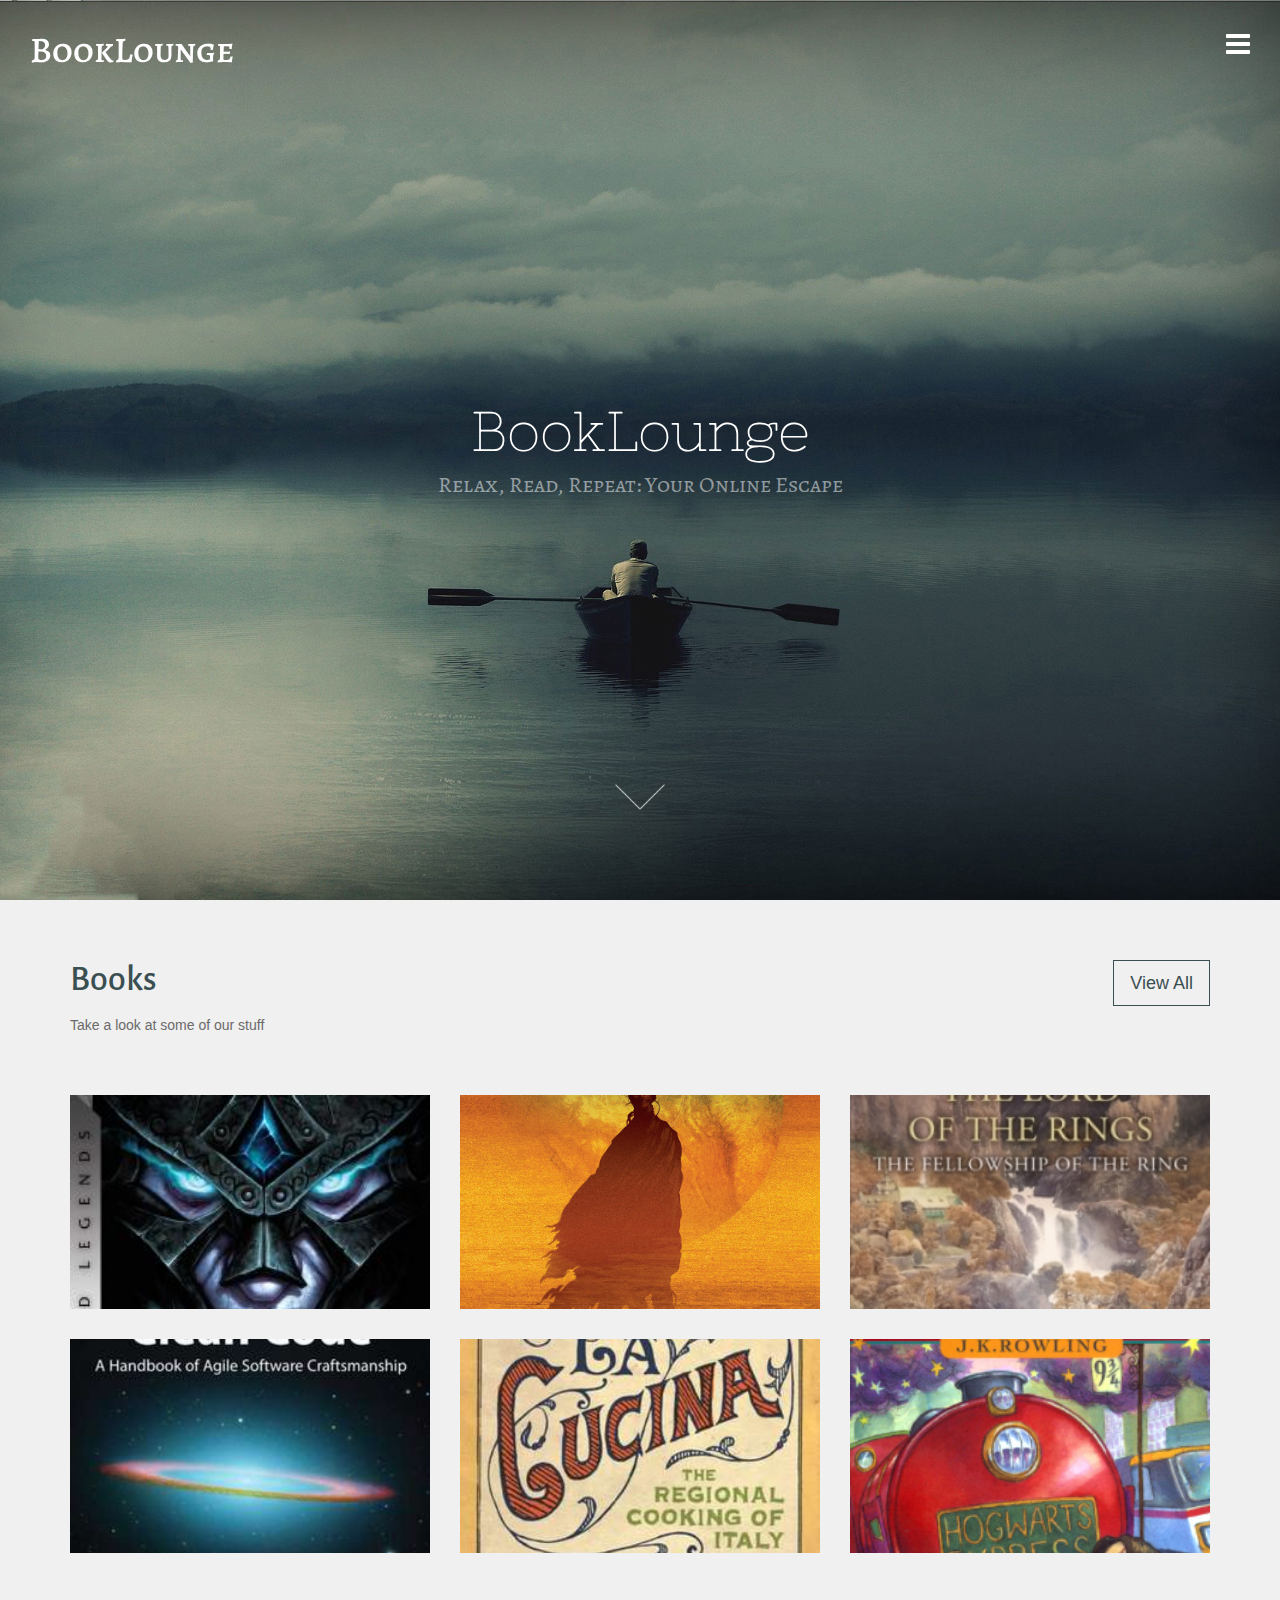
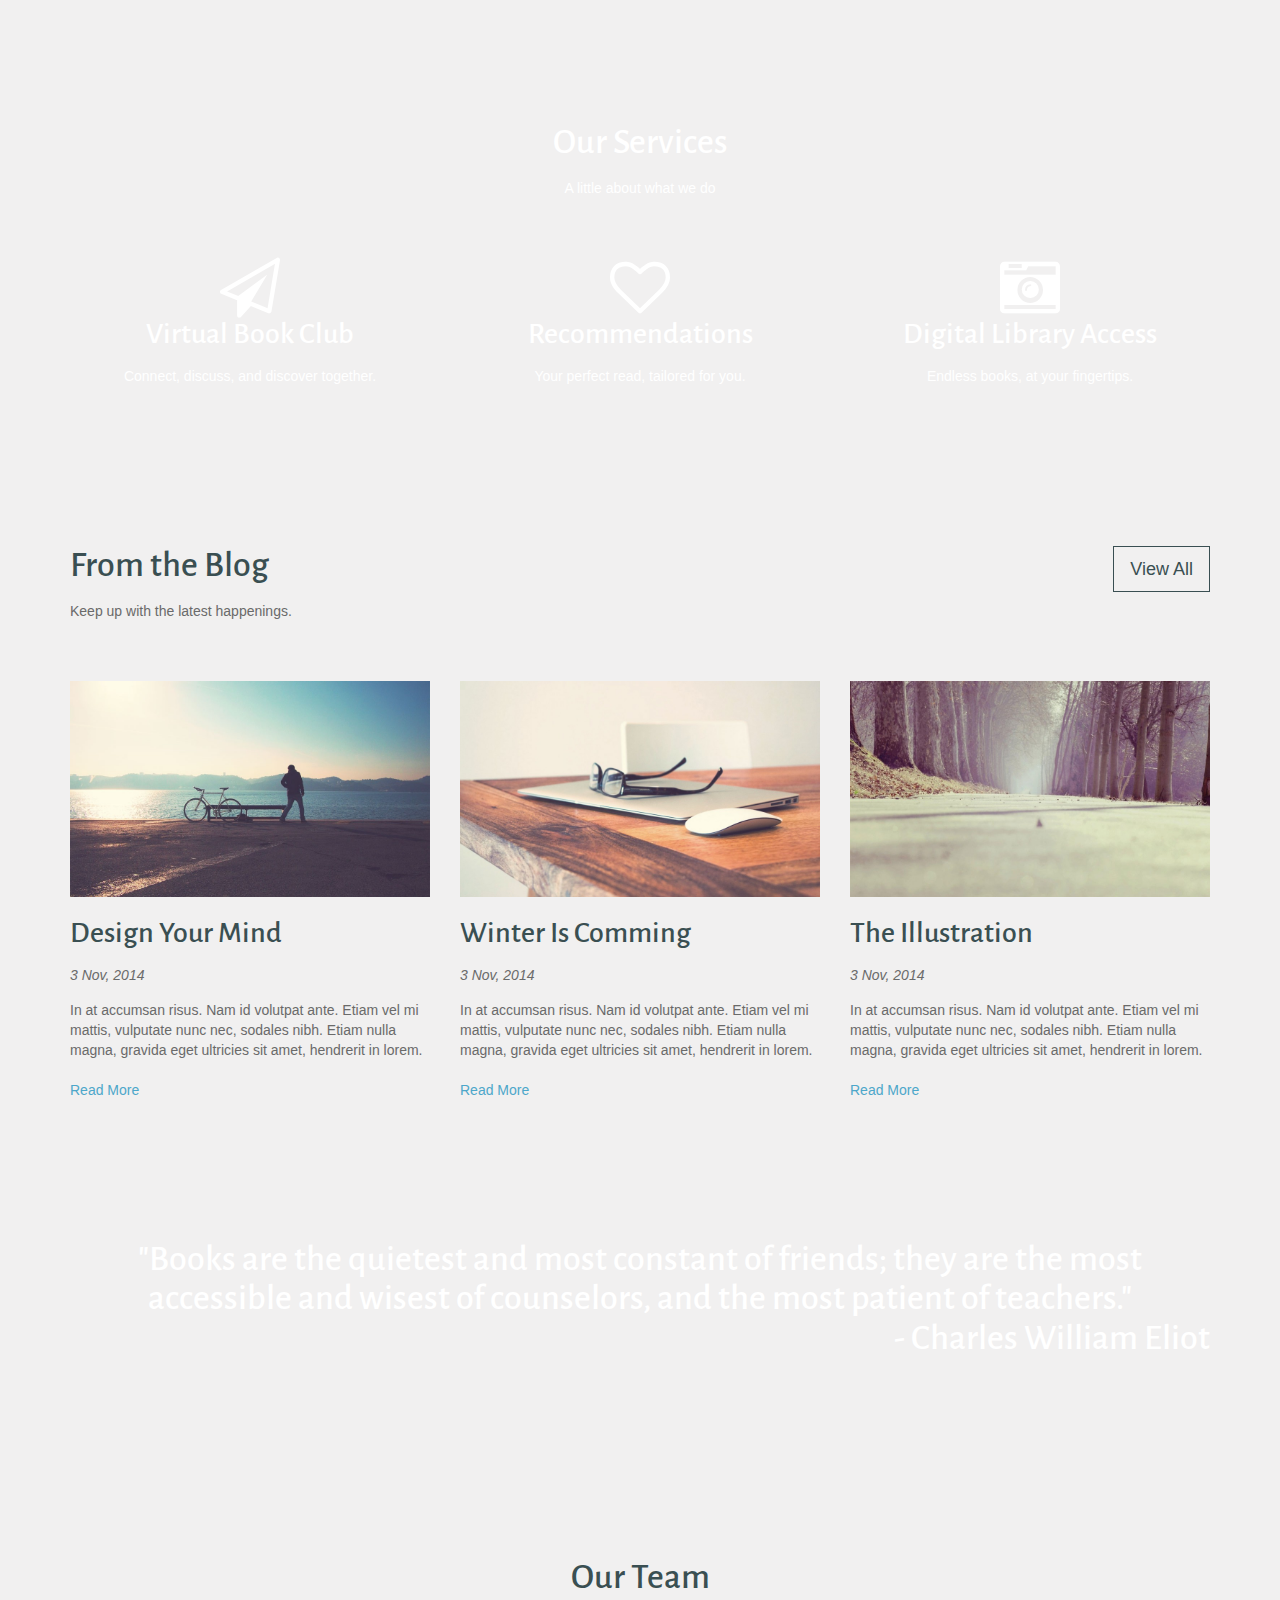
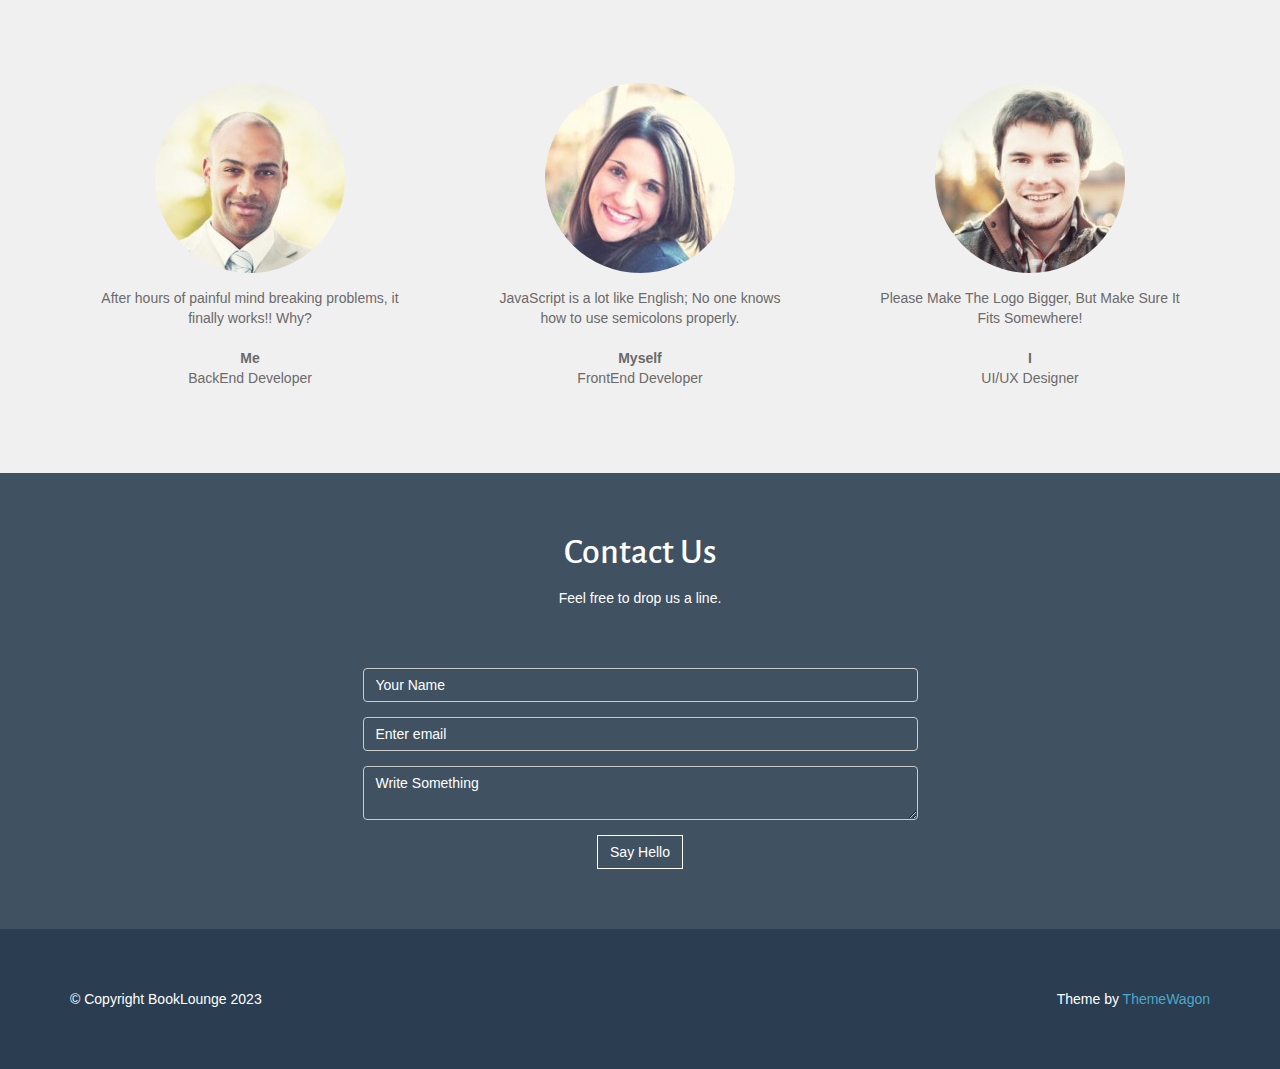
==== src/main/resources/static/index.html @ 1e187530 "- added download book functionality to fe" ====
<!DOCTYPE html>
<!--[if IE 7 ]><html class="ie ie7 lte9 lte8 lte7" lang="en-US"><![endif]-->
<!--[if IE 8]><html class="ie ie8 lte9 lte8" lang="en-US">	<![endif]-->
<!--[if IE 9]><html class="ie ie9 lte9" lang="en-US"><![endif]-->
<!--[if (gt IE 9)|!(IE)]><!-->
<html class="noIE" lang="en-US">
<!--<![endif]-->
	<head>
		<title>BookLounge</title>

		<!-- meta -->
		<meta http-equiv="X-UA-Compatible" content="IE=edge">
		<meta http-equiv="Content-Type" content="text/html; charset=UTF-8"/>
		<meta name="viewport" content="width=device-width, initial-scale = 1.0, maximum-scale=1.0, user-scalable=no"/>
		
		<!-- google fonts -->
		<link rel='stylesheet' href='http://fonts.googleapis.com/css?family=PT+Sans'>
		<link rel="stylesheet" href="http://fonts.googleapis.com/css?family=Droid+Serif:regular,bold"/>
		<link rel="stylesheet" href="http://fonts.googleapis.com/css?family=Alegreya+Sans:regular,italic,bold,bolditalic"/>
		<link rel="stylesheet" href="http://fonts.googleapis.com/css?family=Nixie+One:regular,italic,bold,bolditalic"/>
		<link rel="stylesheet" href="http://fonts.googleapis.com/css?family=Alegreya+SC:regular,italic,bold,bolditalic"/>
		
		<!-- css -->
		<link rel="stylesheet" href="assets/css/bootstrap.min.css">
		<link rel="stylesheet" href="assets/css/font-awesome.min.css">
		<link rel="stylesheet" href="assets/css/style.css" media="screen"/>
        <link rel="stylesheet" href="assets/css/popup.css">

	</head>
	
	<body>
		<div id="drawer-right">
			<div class="cross text-right">
				<a class="toggleDrawer" href="#"><i class="fa fa-times-circle fa-2x"></i></a>
			</div>
			<h2>Navigate</h2>
			<nav>
				<ul class="nav nav-pills nav-stacked">
					<li>
						<a href="#wrapper"><i class="fa fa-home"></i> Home</a>
					</li>
					<li>
						<a href="#Books"><i class="fa fa-bookmark"></i> Books</a>
					</li>
					<li>
						<a href="#services"><i class="fa fa-tasks"></i> Services</a>
					</li>
					<li>
						<a href="#blog"><i class="fa fa-wordpress"></i> Latest arrivals</a>
					</li>
					<li>
						<a href="#parallax"><i class="fa fa-heart"></i> Quote of the day</a>
					</li>
					<li>
						<a href="#testimonials"><i class="fa fa-thumbs-up"></i> Our Team</a>
					</li>
					<li>
						<a href="#contact"><i class="fa fa-phone-square"></i> Contact</a>
					</li>
				</ul>
			</nav>
			<div class="social">
				<h2>Stay Connected</h2>
				<ul>
					<li><a href=""><i class="fa fa-facebook-square fa-3x"></i></a></li>
					<li><a href=""><i class="fa fa-twitter-square fa-3x"></i></a></li>
					<li><a href=""><i class="fa fa-tumblr-square fa-3x"></i></a></li>
				</ul>
			</div>
		</div><!-- #drawer-right -->

		<div id="wrapper">
			
			<div id="header" class="content-block header-wrapper">
				<div class="header-wrapper-inner">
					<section class="top clearfix">
						<div class="pull-left">
							<h1><a class="logo" href="index.html">BookLounge</a></h1>
						</div>
						<div class="pull-right">
							<a class="toggleDrawer" href="#"><i class="fa fa-bars fa-2x"></i></a>
						</div>
					</section>
					<section class="center">
						<div class="slogan">
							BookLounge
						</div>
						<div class="secondary-slogan">
							Relax, Read, Repeat: Your Online Escape
						</div>
					</section>
					<section class="bottom">
						<a id="scrollToContent" href="#">
							<img src="assets/images/arrow_down.png">
						</a>
					</section>
				</div>
			</div><!-- header -->

			<div class="content-block" id="Books">
				<div class="container">
					<header class="block-heading cleafix">
						<a href="#" class="btn btn-o btn-lg pull-right">View All</a>
						<h1>Books</h1>
						<p>Take a look at some of our stuff</p>
					</header>
					<section class="block-body">
                        <div id="uploadBookPopup" class="popup">
                            <div class="popup-content">
                                <h2>Upload a Book</h2>
                                <p>Sharing is caring! You need to upload a book before you can download.</p>
                                <button id="uploadBookButton">Upload Book</button>
                            </div>
                        </div>
						<div class="row">
							<div class="col-sm-4">
								<a href="#" class="recent-work" style="background-image:url(assets/images/Warcraft.jpg)">
                                    <span id="downloadButtonWarcraft" class="btn btn-o-white">Download</span>
								</a>
							</div>
							<div class="col-sm-4">
								<a href="#" class="recent-work" style="background-image:url(assets/images/Dune.jpg)">
                                    <span id="downloadButtonDune" class="btn btn-o-white">Download</span>
								</a>
							</div>
							<div class="col-sm-4">
								<a href="#" class="recent-work" style="background-image:url(assets/images/Rings.jpg)">
                                    <span id="downloadButtonRings" class="btn btn-o-white">Download</span>
								</a>
							</div>
						</div>
						<div class="row">
							<div class="col-sm-4">
								<a href="#" class="recent-work" style="background-image:url(assets/images/Code.jpg)">
                                    <span id="downloadButtonCode" class="btn btn-o-white">Download</span>
								</a>
							</div>
							<div class="col-sm-4">
								<a href="#" class="recent-work" style="background-image:url(assets/images/Cooking.jpg)">
                                    <span id="downloadButtonCooking" class="btn btn-o-white">Download</span>
								</a>
							</div>
							<div class="col-sm-4">
								<a href="#" class="recent-work" style="background-image:url(assets/images/HarryPotter.jpg)">
                                    <span id="downloadButtonHarryPotter" class="btn btn-o-white">Download</span>
								</a>
							</div>
						</div>
					</section>
				</div>
			</div><!-- #portfolio -->

			<div class="content-block parallax" id="services">
				<div class="container text-center">
					<header class="block-heading cleafix">
						<h1>Our Services</h1>
						<p>A little about what we do</p>
					</header>
					<section class="block-body">
						<div class="row">
							<div class="col-md-4">
								<div class="service">
									<i class="fa fa-send-o"></i>
									<h2>Virtual Book Club</h2>
									<p>Connect, discuss, and discover together.</p>
								</div>
							</div>
							<div class="col-md-4">
								<div class="service">
									<i class="fa fa-heart-o"></i>
									<h2>Recommendations</h2>
									<p> Your perfect read, tailored for you.</p>
								</div>
							</div>
							<div class="col-md-4">
								<div class="service">
									<i class="fa fa-camera-retro"></i>
									<h2>Digital Library Access</h2>
									<p>Endless books, at your fingertips.</p>
								</div>
							</div>
						</div>
					</section>
				</div>
			</div><!-- #services -->

			<div class="content-block" id="blog">
				<div class="container">
					<header class="block-heading cleafix">
						<a href="#" class="btn btn-o btn-lg pull-right">View All</a>
						<h1>From the Blog</h1>
						<p>Keep up with the latest happenings.</p>
					</header>
					<section class="block-body">
						<div class="row">
							<div class="col-sm-4 blog-post">
								<img src="assets/images/bike_water1-1000x600.jpg">
								<a href="#"><h2>Design Your Mind</h2></a>
								<div class="date">3 Nov, 2014</div>
								<p>In at accumsan risus. Nam id volutpat ante. Etiam vel mi mattis, vulputate nunc nec, sodales nibh. Etiam nulla magna, gravida eget ultricies sit amet, hendrerit in lorem.</p>
								<a href="">Read More</a>
							</div>
							<div class="col-sm-4 blog-post">
								<img src="assets/images/mac_glasses1-1000x600.jpg">
								<a href="#"><h2>Winter Is Comming</h2></a>
								<div class="date">3 Nov, 2014</div>
								<p>In at accumsan risus. Nam id volutpat ante. Etiam vel mi mattis, vulputate nunc nec, sodales nibh. Etiam nulla magna, gravida eget ultricies sit amet, hendrerit in lorem.</p>
								<a href="">Read More</a>
							</div>
							<div class="col-sm-4 blog-post">
								<img src="assets/images/road-1000x600.jpg">
								<a href="#"><h2>The Illustration</h2></a>
								<div class="date">3 Nov, 2014</div>
								<p>In at accumsan risus. Nam id volutpat ante. Etiam vel mi mattis, vulputate nunc nec, sodales nibh. Etiam nulla magna, gravida eget ultricies sit amet, hendrerit in lorem.</p>
								<a href="">Read More</a>
							</div>
						</div>
					</section>
				</div>
			</div><!-- #blog -->


			<div class="content-block parallax" id="parallax">
				<div class="container text-center">
					<h1>
						"Books are the quietest and most constant of friends; they are the most accessible and wisest of counselors, and the most patient of teachers."
						<br>
						<span style="display: block; text-align: right">- Charles William Eliot</span>
					</h1>
				</div>
			</div>

			<div class="content-block" id="testimonials">
				<div class="container">
					<header class="block-heading cleafix">
						<h1>Our Team</h1>
					</header>
					<section class="block-body">
						<div class="row">
							<div class="col-md-4">
								<div class="testimonial">
									<img src="assets/images/testimonial_31-190x190.jpg">
									<p>After hours of painful mind breaking problems, it finally works!! Why?</p>
									<strong>Me</strong><br/>
									<span>BackEnd Developer</span>
								</div>
							</div>
							<div class="col-md-4">
								<div class="testimonial">
									<img src="assets/images/testimonial_11-190x190.jpg">
									<p>
										JavaScript is a lot like English;
										No one knows how to use semicolons properly.</p>
									<strong>Myself</strong><br/>
									<span>FrontEnd Developer</span>
								</div>
							</div>
							<div class="col-md-4">
								<div class="testimonial">
									<img src="assets/images/testimonial_22-190x190.jpg">
									<p>Please Make The Logo Bigger, But Make Sure It Fits Somewhere! </p>
									<strong>I</strong><br/>
									<span>UI/UX Designer</span>
								</div>
							</div>
						</div>
					</section>
				</div>
			</div><!-- /#testimonials -->

			<div class="content-block" id="contact">
				<div class="container text-center">
					<header class="block-heading cleafix">
						<h1>Contact Us</h1>
						<p>Feel free to drop us a line.</p>
					</header>
					<section class="block-body">
						<div class="row">
							<div class="col-md-6 col-md-offset-3">
								<form id="contactForm" role="form">
									<div class="form-group">
										<input type="text" class="form-control form-control-white" id="subject" placeholder="Your Name" required>
									</div>
									<div class="form-group">
										<input type="email" class="form-control form-control-white" id="exampleInputEmail2" placeholder="Enter email" required>
									</div>
									<div class="form-group">
										<textarea class="form-control form-control-white" id="message" placeholder="Write Something" required></textarea>
									</div>
									<input type="submit" class="btn btn-o-white" value="Say Hello">
								</form>
							</div>
						</div>
					</section>
				</div>
			</div><!-- #contact -->

			<div class="content-block" id="footer">
				<div class="container">
					<div class="row">
						<div class="col-xs-6">&copy; Copyright BookLounge 2023</div>
						<div class="col-xs-6 text-right">Theme by <a href="https://themewagon.com/" target="_blank">ThemeWagon</a></div>
					</div>
				</div>
			</div><!-- #footer -->
		</div><!--/#wrapper-->

		<script src="assets/js/jquery-2.1.3.min.js"></script>
		<script src="assets/js/bootstrap.min.js"></script>
		<script src="assets/js/jquery.actual.min.js"></script>
		<script src="assets/js/script.js"></script>

	</body>
</html>
---- src/main/resources/static/assets/css/style.css ----
/*
Theme Name: Flusk
Theme URI: http://themewagon.com/demo/Flusk/
Author: ThemeWagon
Author URI: http://themewagon.com/
Description: Slick One page HTML 5 template powered by Bootstrap 3.
Version: 1.14.11
License: GNU General Public License v3
License URI: http://www.gnu.org/licenses/gpl-3.0.txt
Tags: blur, white, one page, parallax, responsive-layout, full-width-template
Text Domain: flusk
*/

/**
* Table of Contents:
*
* 01.0 - Global
* 02.0 - Header
* 03.0 - Drawer with menu
* 04.0 - Parallax styles
* 05.0 - Recent works
* 06.0 - Services
* 07.0 - Blog
* 08.0 - Testimonials
* 09.0 - Contact
* 10.0 - Footer
* 11.0 - Responsive styles
* -----------------------------------------------------------------------------
*/


/* ///////////////////////////////////////////////////////////////////// 
//  01 - Global 
/////////////////////////////////////////////////////////////////////*/

* {outline: none !important;}

::selection {
	background-color: #475B6F;
	color: #fff;
}

html {
	-webkit-font-smoothing: antialiased;
	text-rendering: optimizeLegibility;
	-webkit-text-size-adjust: none;
	-ms-text-size-adjust: none;
	overflow-y: scroll;
}

body {
	color: #6a6a6a;	
	background: #f1f0f0;
}

p {margin: 0 0 20px 0;	}

img {max-width: 100%;}

a {
	text-decoration: none;
	outline: none;
}

a{	
	color: #4da7ca;
	-o-transition: all .4s;
	-ms-transition: all .4s;
	-moz-transition: all .4s;
	-webkit-transition: all .4s;
	transition: all .4s;
}

a:hover {
	color: #4290ae;	
}


h1, h2, h3, h4, h5, h6{		
	margin: 0 0 15px 0;	
	color: #3A4F52;
	font-family: 'Alegreya Sans';
}

.btn{border-radius: 0;}
.btn-o {
    border: 1px solid #3A4F52;
    color: #3A4F52;
}
.btn-o:hover {
    background: #3A4F52;
    color: white;
}
.btn.btn-o-white {
    border: 1px solid white;
    color: white;
    background: transparent;
}
.btn.btn-o-white:hover {
    background: white;
    color: #6a6a6a;
}


/*////////////////////////////////////////////////////////////////////////
//  02 - Header
///////////////////////////////////////////////////////////////////////*/

#header {	
	position: relative;
	padding: 0 !important;
}

#header.header-wrapper {
	background: url(../images/header-bg.jpg) no-repeat center center;
	background-size: cover;
	display: table;
	height: 100vh;
	width: 100%;
	position: relative;
	z-index: 1;
	overflow-x: hidden; 
}

@media screen and (max-width: 767px) and (orientation: landscape) {
    #header.header-wrapper {
		height: auto;
		min-height: 100vh;
		padding: 0px; 
	} 
}

#header.header-wrapper .header-wrapper-inner {
    display: table-cell;
    text-align: center;
    vertical-align: middle; 
}

#header .top {
	position:fixed;
	top:0;
	width: 100%;
	padding: 30px;
	height: auto;
	z-index: 500;
	-o-transition: all .5s;
	-ms-transition: all .5s;
	-moz-transition: all .5s;
	-webkit-transition: all .5s;	
	transition: all .5s;		
}

#header .top.solid {
    background: #475B6F;
    padding-top: 15px;
    padding-bottom: 15px;
}

#header .top h1{
	margin-bottom: 0;
}
#header .top.solid .toggleDrawer i {
    padding-top: 8px;
}

#header .logo, #header .toggleDrawer{
	font-family: 'Alegreya SC';
	color: white;
}

#header .slogan{
	font-size: 4em;
	margin-bottom: 15px;
	line-height: 1em;
	font-family: 'Nixie One';
	color: white;
}

#header .secondary-slogan{
	font-size: 1.6em;
	color: rgba(255,255,255,.5);
	line-height: 1em;
	font-family: 'Alegreya SC';
}

#header .bottom {
    bottom: 10%;
	display: block;
	position: absolute;
	width: 100%;
	z-index: 3;
}
#header .bottom a img {
    width: 50px;
}
#header .bottom a {
    opacity: 0.7;
}
#header .bottom a:hover {
    opacity: 1;
}


/*////////////////////////////////////////////////////////////////////////
//  03 - Drawer with menu
///////////////////////////////////////////////////////////////////////*/

#drawer-right {
    position: fixed;
    right: 0;
    top: 0;
    bottom: 0;
    margin-right: -300px;
    background: #2B3E51;
    width: 300px;
    padding: 20px;
    z-index: 999;
}

#drawer-right h1, #drawer-right h2{color: white;}

#drawer-right .nav-pills>li>a {
	font-size: 18px;
	border-radius: 0;
}

#drawer-right .social{margin-top: 30px}
#drawer-right .social ul {
    list-style: none;
    padding-left: 20px;
}
#drawer-right .social ul > li {
    display: inline-block;
}
#drawer-right .social ul > li > a:hover{
	color: white;
}



/*////////////////////////////////////////////////////////////////////////
//  04 - Parallax styles
///////////////////////////////////////////////////////////////////////*/

.content-block{
	background:transparent no-repeat center center fixed;
	-webkit-background-size:100%;
	-moz-background-size:100%;
	-o-background-size:100%;
	background-size:100%;
	background-size:cover;
	-webkit-background-size:cover;
	-moz-background-size:cover;
	-o-background-size:cover;
	overflow:hidden;
	padding: 60px 0;
}
.parallax{
	padding: 80px 0;
}

.block-body {
	margin-top: 60px;
}

#services {
	background-image: url(../images/traffic.jpg);
	color: white;
}
#parallax {
	background-image: url(../images/blue_mac2.jpg);
	color: white;
}
#contact {
	background-image: url(../images/newsletter-bg.png);
	color: white;
	background-color: #405162;
}
#parallax h1{
	margin-bottom: 60px;
	color: white;
}




/*////////////////////////////////////////////////////////////////////////
//  05 - Recent works
///////////////////////////////////////////////////////////////////////*/

.recent-work {
    width: 100%;
    padding-bottom: 27%;
    background: #C3C9CC;
    display: table;
    text-align: center;
    vertical-align: middle;
    padding-top: 27%;
    background-size: 100%;
    background-repeat: no-repeat;
    background-position: center;
    position: relative;
    margin-bottom: 30px;
}

.recent-work span{
	margin-top: -18px;
	opacity: 0;
	position: relative;
	z-index: 1;
}
.recent-work:before {
    background: rgba(2, 56, 58, 0.7);
    height: 100%;
    width: 100%;
    position: absolute;
    left: 0;
    top: 0;
    content: '';
    opacity: 0;
    -o-transition: all .2s;
	-ms-transition: all .2s;
	-moz-transition: all .2s;
	-webkit-transition: all .2s;
	transition: all .2s;
}
.recent-work:hover {
    background-size: 200%;
    background-position: center;
}
.recent-work:hover:before, .recent-work:hover span {
    opacity: 1;
}





/*////////////////////////////////////////////////////////////////////////
//  06 - Services
///////////////////////////////////////////////////////////////////////*/

#services h1, #services h2{
	color: white;
}
.service i {
    font-size: 60px;
}
.service {
    padding: 0 25px;
}




/*////////////////////////////////////////////////////////////////////////
//  07 - Blog
///////////////////////////////////////////////////////////////////////*/


#blog .blog-post img {
    margin-bottom: 20px;
}
#blog .date {
    margin-bottom: 15px;
    font-style: italic;
}


/*////////////////////////////////////////////////////////////////////////
//  08 - Testimonials
///////////////////////////////////////////////////////////////////////*/


#testimonials{
	text-align: center;
}
#testimonials .testimonial > img {
    border-radius: 100%;
    margin-bottom: 15px;
}
#testimonials .testimonial {
	padding: 25px;
}


/*////////////////////////////////////////////////////////////////////////
//  09 - Contact
///////////////////////////////////////////////////////////////////////*/


#contact{
	color: white;
}
#contact h1{color: white}

.form-control-white {
    background: transparent;
    color: white;
}

.form-control-white::-webkit-input-placeholder { /* WebKit browsers */
    color:    white;
}
.form-control-white:-moz-placeholder { /* Mozilla Firefox 4 to 18 */
    color:    white;
    opacity:  1;
}
.form-control-white::-moz-placeholder { /* Mozilla Firefox 19+ */
    color:    white;
    opacity:  1;
}
.form-control-white:-ms-input-placeholder { /* Internet Explorer 10+ */
    color:    white;
}


/*////////////////////////////////////////////////////////////////////////
//  10 - Footer
///////////////////////////////////////////////////////////////////////*/


#footer{ background: #2B3E51; color: white;}



/*////////////////////////////////////////////////////////////////////////
//  11 - Responsive styles
///////////////////////////////////////////////////////////////////////*/


@media (max-width: 767px){
	#header .slogan {
		font-size: 2.8em; 
	} 

	#header .secondary-slogan {
		font-size: 1.2em;
	}

	#header .bottom {
		bottom: 13%;
	}

	.blog-post {
		margin-bottom: 40px;
	}

	.recent-work {
		background-position: center;
	}

	.recent-work:before {
		opacity: 1;
	}

	.recent-work span {
		opacity: 1;
	}
}

@media (max-width: 480px) {
	#drawer-right {
		padding: 10px 20px;
	}

	#drawer-right .nav-pills>li>a {
		font-size: 17px;
	}

	.nav-stacked>li+li {
		margin-top: 0;
	}

	.nav>li>a {
		padding: 8px 15px;
	}

	#drawer-right .social {
		margin-top: 5px;
	}

	#header {
		background-size: cover;
	}
}
---- src/main/resources/static/assets/css/popup.css ----
.popup {
    position: fixed;
    top: 50%;
    left: 50%;
    transform: translate(-50%, -50%);
    width: 400px;
    background-color: #136a8a;
    padding: 20px;
    border-radius: 5px;
    text-align: center;
    z-index: 9999;
    display: none;
}

.popup-content {
    background-color: #136a8a;
    padding: 20px;
    border-radius: 5px;
    text-align: center;
}

.popup h2 {
    font-size: 24px;
    margin-bottom: 10px;
    color: #fff;
}

.popup p {
    margin-bottom: 20px;
    color: #fff;
}

.popup button {
    background-color: #267871;
    color: #fff;
    padding: 10px 20px;
    border: none;
    border-radius: 5px;
    font-size: 16px;
    cursor: pointer;
}

.popup.show {
    display: flex;
}
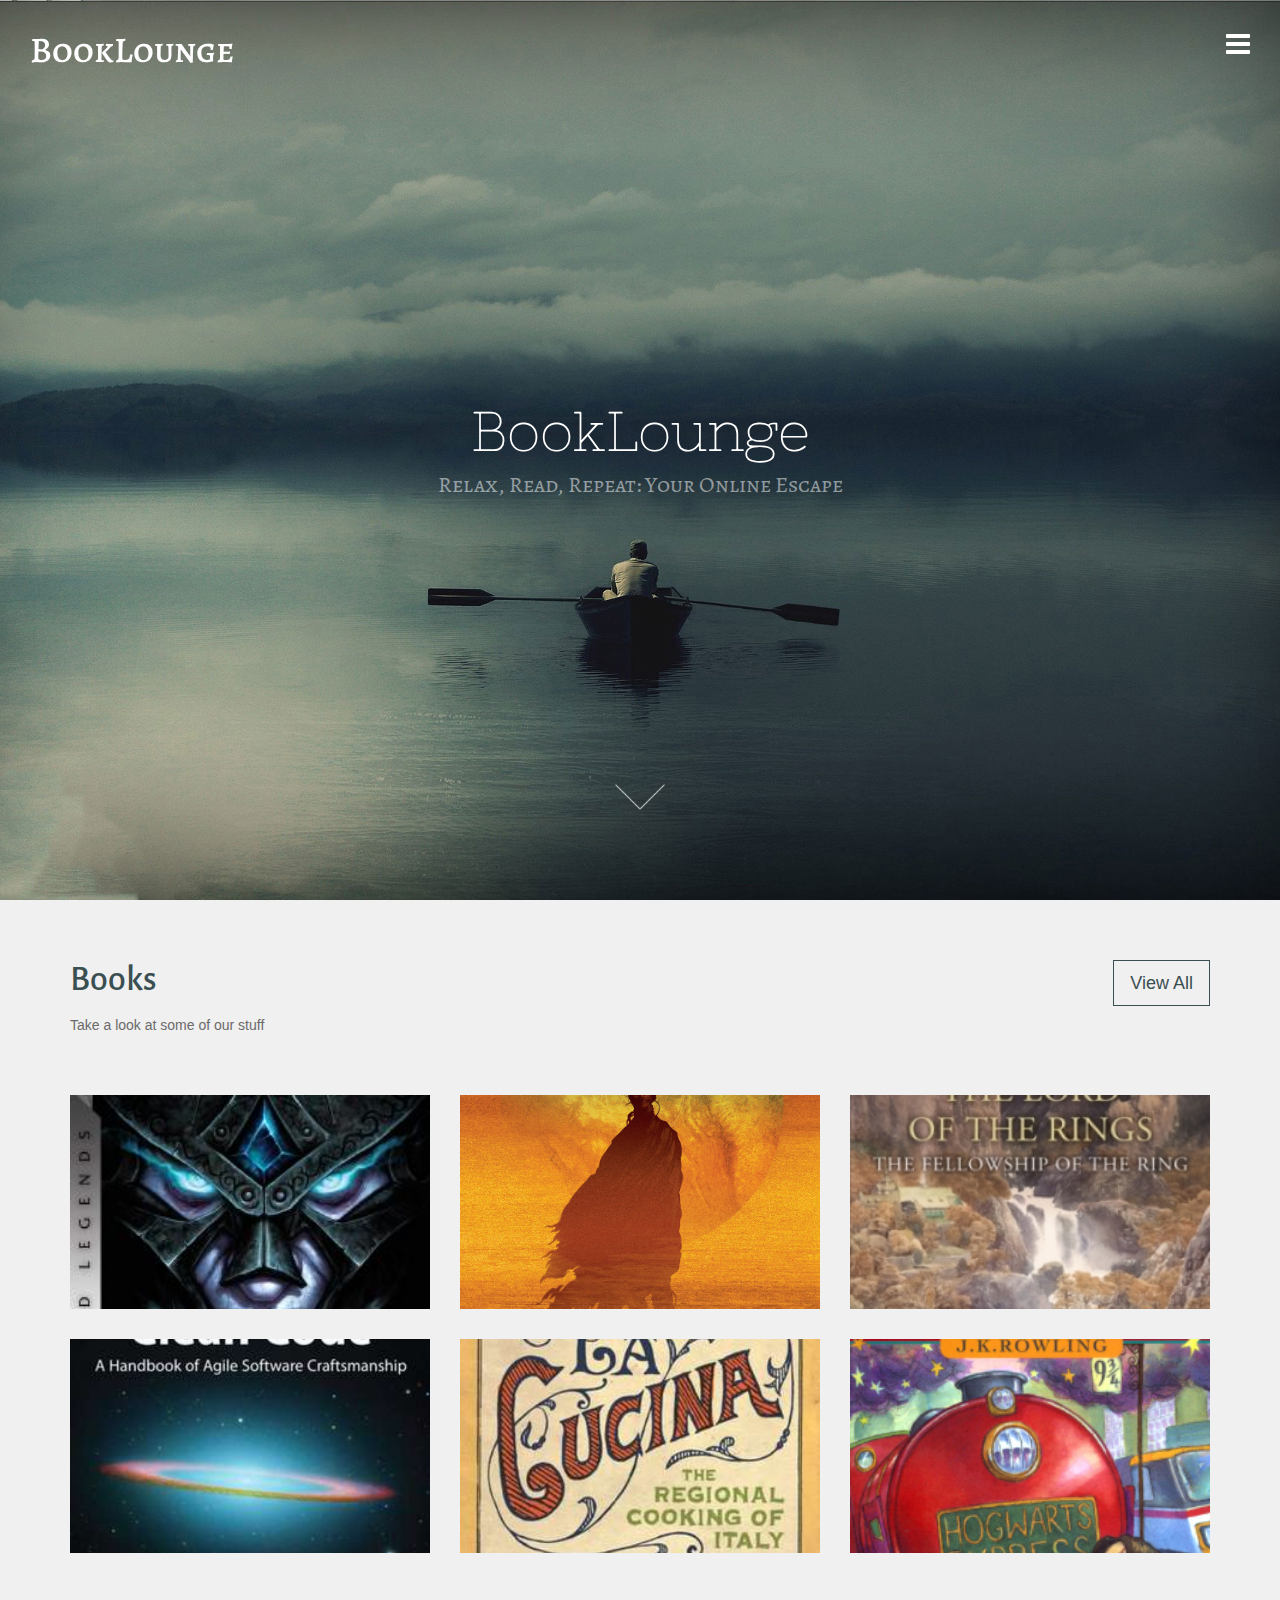
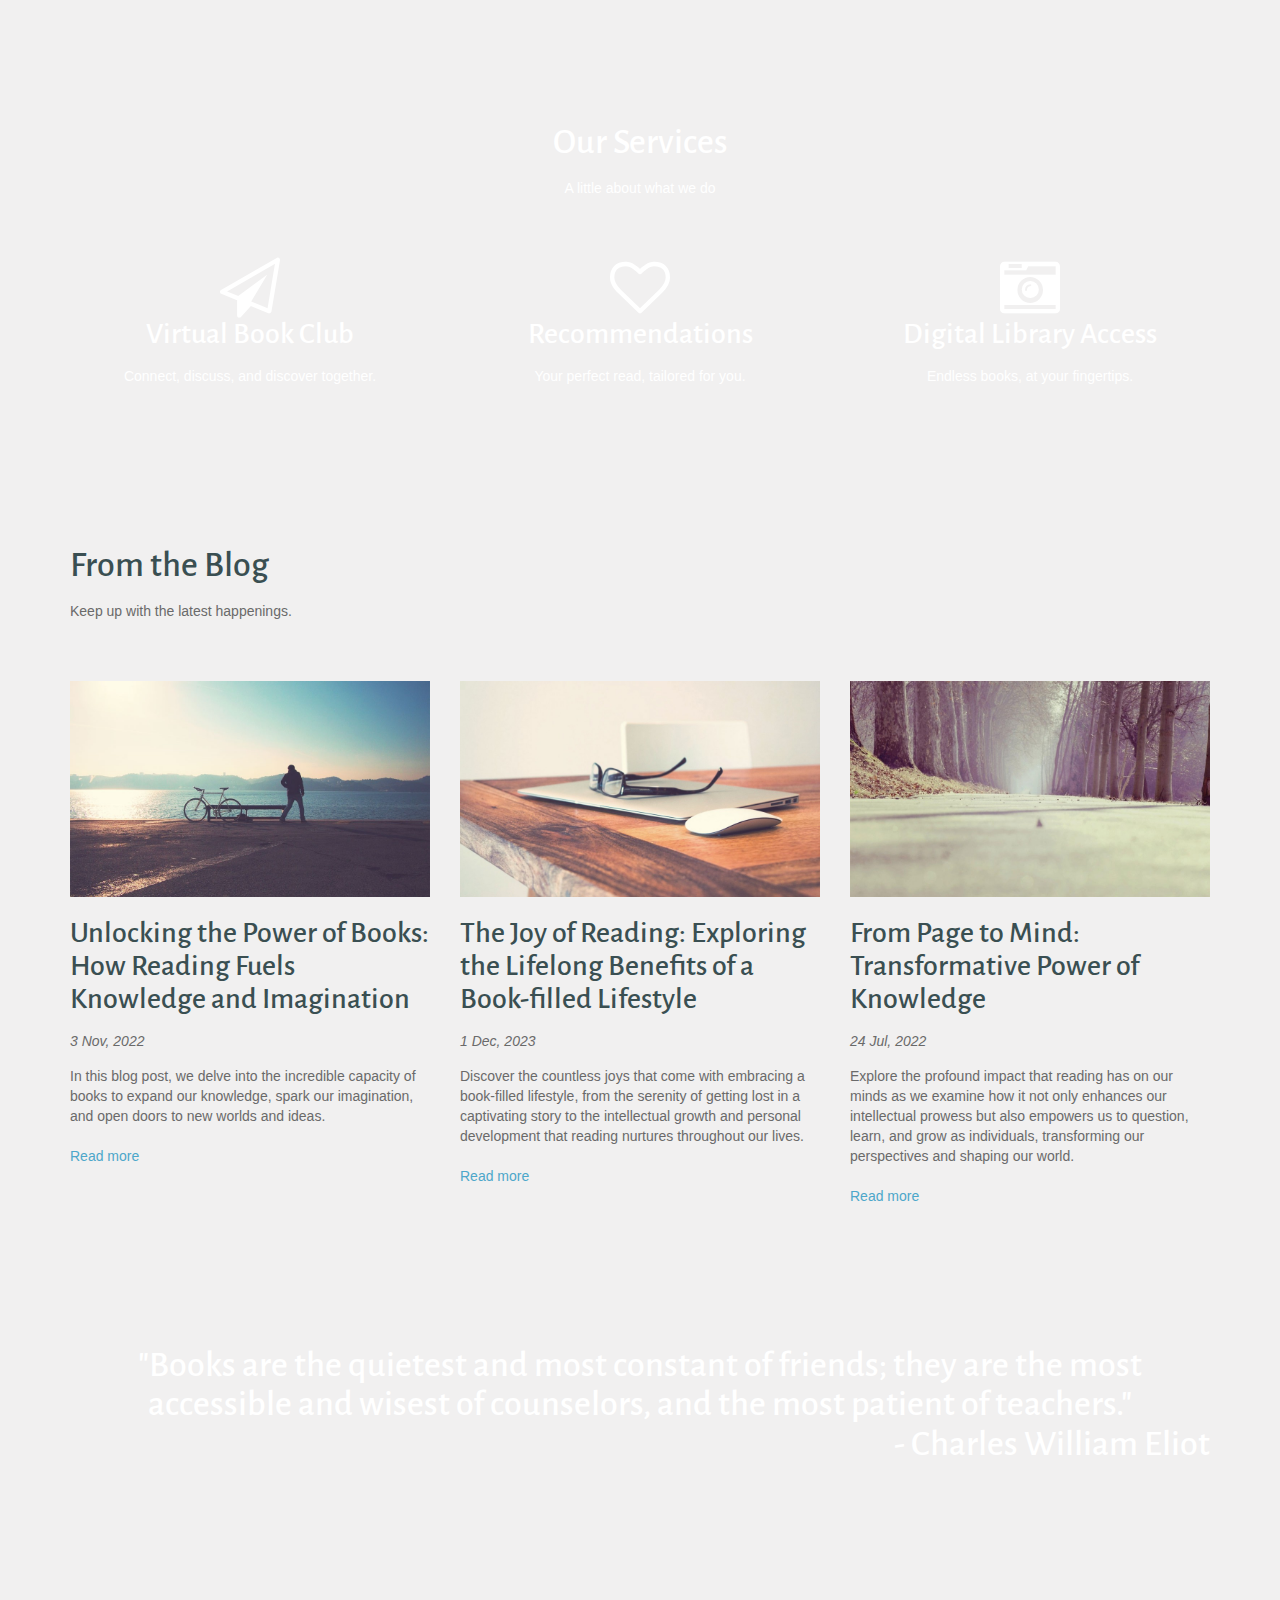
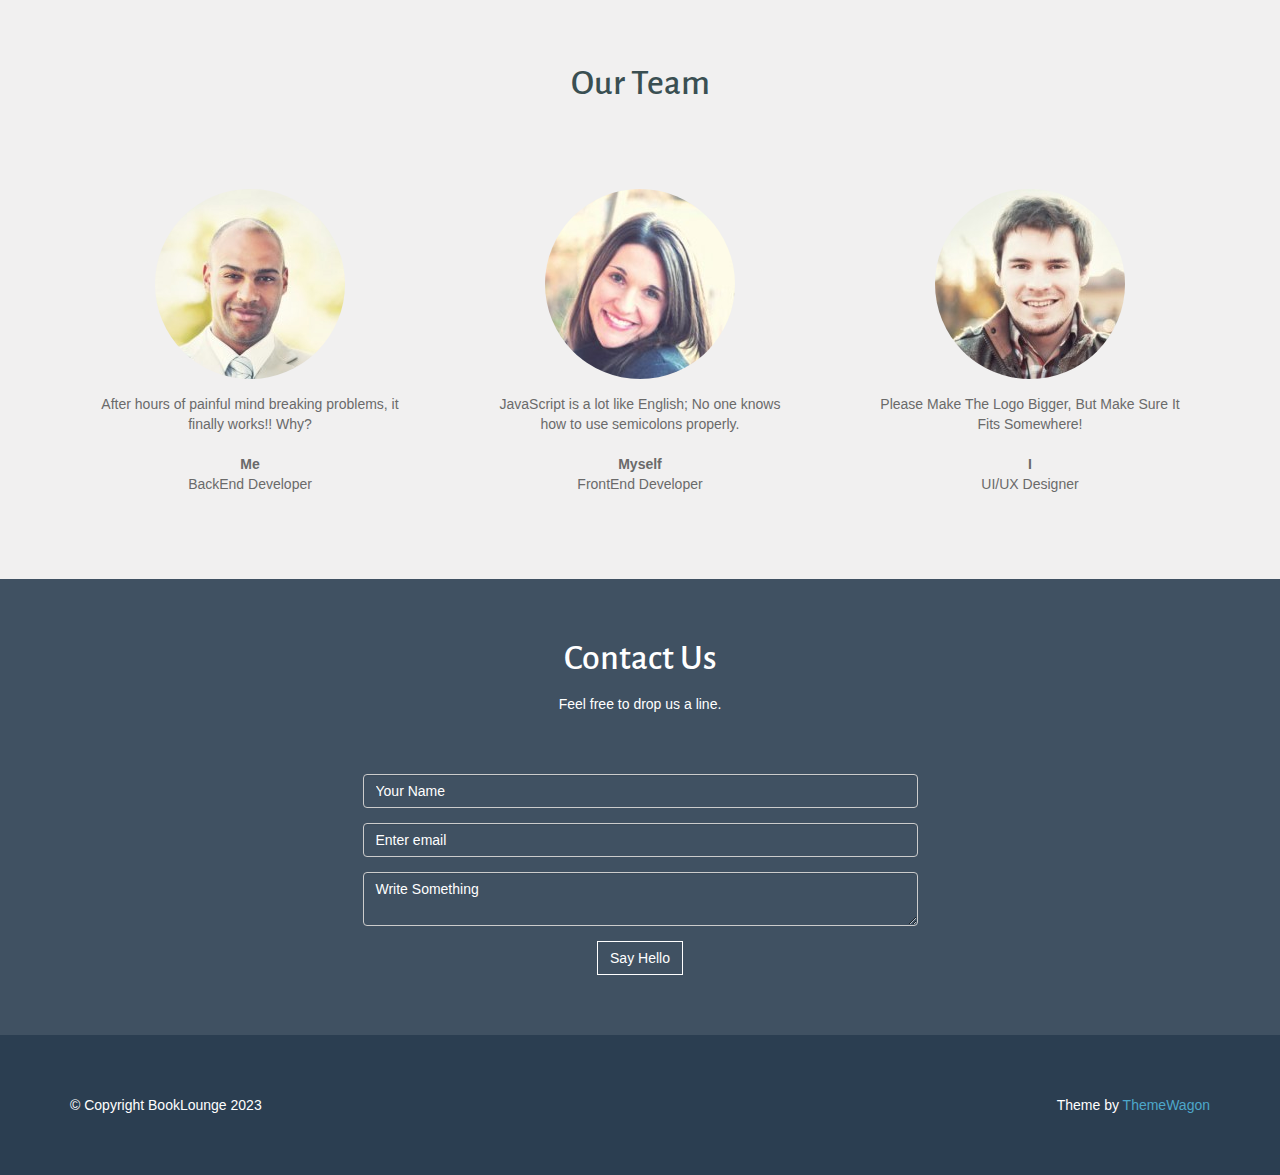
==== commit bf72a15d: "- more code" ====
--- a/src/main/resources/static/index.html
+++ b/src/main/resources/static/index.html
@@ -1,26 +1,22 @@
 <!DOCTYPE html>
-<!--[if IE 7 ]><html class="ie ie7 lte9 lte8 lte7" lang="en-US"><![endif]-->
-<!--[if IE 8]><html class="ie ie8 lte9 lte8" lang="en-US">	<![endif]-->
-<!--[if IE 9]><html class="ie ie9 lte9" lang="en-US"><![endif]-->
-<!--[if (gt IE 9)|!(IE)]><!-->
+<html class="ie ie7 lte9 lte8 lte7" lang="en-US">
+<html class="ie ie8 lte9 lte8" lang="en-US">
+<html class="ie ie9 lte9" lang="en-US">
+
 <html class="noIE" lang="en-US">
-<!--<![endif]-->
 	<head>
 		<title>BookLounge</title>
 
-		<!-- meta -->
 		<meta http-equiv="X-UA-Compatible" content="IE=edge">
 		<meta http-equiv="Content-Type" content="text/html; charset=UTF-8"/>
 		<meta name="viewport" content="width=device-width, initial-scale = 1.0, maximum-scale=1.0, user-scalable=no"/>
-		
-		<!-- google fonts -->
+
 		<link rel='stylesheet' href='http://fonts.googleapis.com/css?family=PT+Sans'>
 		<link rel="stylesheet" href="http://fonts.googleapis.com/css?family=Droid+Serif:regular,bold"/>
 		<link rel="stylesheet" href="http://fonts.googleapis.com/css?family=Alegreya+Sans:regular,italic,bold,bolditalic"/>
 		<link rel="stylesheet" href="http://fonts.googleapis.com/css?family=Nixie+One:regular,italic,bold,bolditalic"/>
 		<link rel="stylesheet" href="http://fonts.googleapis.com/css?family=Alegreya+SC:regular,italic,bold,bolditalic"/>
-		
-		<!-- css -->
+
 		<link rel="stylesheet" href="assets/css/bootstrap.min.css">
 		<link rel="stylesheet" href="assets/css/font-awesome.min.css">
 		<link rel="stylesheet" href="assets/css/style.css" media="screen"/>
@@ -67,7 +63,7 @@
 					<li><a href=""><i class="fa fa-tumblr-square fa-3x"></i></a></li>
 				</ul>
 			</div>
-		</div><!-- #drawer-right -->
+		</div>
 
 		<div id="wrapper">
 			
@@ -95,7 +91,7 @@
 						</a>
 					</section>
 				</div>
-			</div><!-- header -->
+			</div>
 
 			<div class="content-block" id="Books">
 				<div class="container">
@@ -109,7 +105,7 @@
                             <div class="popup-content">
                                 <h2>Upload a Book</h2>
                                 <p>Sharing is caring! You need to upload a book before you can download.</p>
-                                <button id="uploadBookButton">Upload Book</button>
+                                <a id="uploadBookButton" href="uploadBook.html">Upload Book</a>
                             </div>
                         </div>
 						<div class="row">
@@ -148,7 +144,7 @@
 						</div>
 					</section>
 				</div>
-			</div><!-- #portfolio -->
+			</div>
 
 			<div class="content-block parallax" id="services">
 				<div class="container text-center">
@@ -182,12 +178,11 @@
 						</div>
 					</section>
 				</div>
-			</div><!-- #services -->
+			</div>
 
 			<div class="content-block" id="blog">
 				<div class="container">
 					<header class="block-heading cleafix">
-						<a href="#" class="btn btn-o btn-lg pull-right">View All</a>
 						<h1>From the Blog</h1>
 						<p>Keep up with the latest happenings.</p>
 					</header>
@@ -195,29 +190,29 @@
 						<div class="row">
 							<div class="col-sm-4 blog-post">
 								<img src="assets/images/bike_water1-1000x600.jpg">
-								<a href="#"><h2>Design Your Mind</h2></a>
-								<div class="date">3 Nov, 2014</div>
-								<p>In at accumsan risus. Nam id volutpat ante. Etiam vel mi mattis, vulputate nunc nec, sodales nibh. Etiam nulla magna, gravida eget ultricies sit amet, hendrerit in lorem.</p>
-								<a href="">Read More</a>
+								<a href="#"><h2>Unlocking the Power of Books: How Reading Fuels Knowledge and Imagination</h2></a>
+								<div class="date">3 Nov, 2022</div>
+								<p>In this blog post, we delve into the incredible capacity of books to expand our knowledge, spark our imagination, and open doors to new worlds and ideas.</p>
+                                <a href="https://example.com/readMore">Read more</a>
 							</div>
 							<div class="col-sm-4 blog-post">
 								<img src="assets/images/mac_glasses1-1000x600.jpg">
-								<a href="#"><h2>Winter Is Comming</h2></a>
-								<div class="date">3 Nov, 2014</div>
-								<p>In at accumsan risus. Nam id volutpat ante. Etiam vel mi mattis, vulputate nunc nec, sodales nibh. Etiam nulla magna, gravida eget ultricies sit amet, hendrerit in lorem.</p>
-								<a href="">Read More</a>
+								<a href="#"><h2>The Joy of Reading: Exploring the Lifelong Benefits of a Book-filled Lifestyle</h2></a>
+								<div class="date">1 Dec, 2023</div>
+								<p>Discover the countless joys that come with embracing a book-filled lifestyle, from the serenity of getting lost in a captivating story to the intellectual growth and personal development that reading nurtures throughout our lives.</p>
+                                <a href="https://example.com/readMore">Read more</a>
 							</div>
 							<div class="col-sm-4 blog-post">
 								<img src="assets/images/road-1000x600.jpg">
-								<a href="#"><h2>The Illustration</h2></a>
-								<div class="date">3 Nov, 2014</div>
-								<p>In at accumsan risus. Nam id volutpat ante. Etiam vel mi mattis, vulputate nunc nec, sodales nibh. Etiam nulla magna, gravida eget ultricies sit amet, hendrerit in lorem.</p>
-								<a href="">Read More</a>
-							</div>
-						</div>
-					</section>
-				</div>
-			</div><!-- #blog -->
+								<a href="#"><h2>From Page to Mind: Transformative Power of Knowledge</h2></a>
+								<div class="date">24 Jul, 2022</div>
+								<p>Explore the profound impact that reading has on our minds as we examine how it not only enhances our intellectual prowess but also empowers us to question, learn, and grow as individuals, transforming our perspectives and shaping our world.</p>
+								<a href="https://example.com/readMore">Read more</a>
+							</div>
+						</div>
+					</section>
+				</div>
+			</div>
 
 
 			<div class="content-block parallax" id="parallax">
@@ -266,7 +261,7 @@
 						</div>
 					</section>
 				</div>
-			</div><!-- /#testimonials -->
+			</div>
 
 			<div class="content-block" id="contact">
 				<div class="container text-center">
@@ -293,7 +288,7 @@
 						</div>
 					</section>
 				</div>
-			</div><!-- #contact -->
+			</div>
 
 			<div class="content-block" id="footer">
 				<div class="container">
@@ -302,13 +297,14 @@
 						<div class="col-xs-6 text-right">Theme by <a href="https://themewagon.com/" target="_blank">ThemeWagon</a></div>
 					</div>
 				</div>
-			</div><!-- #footer -->
-		</div><!--/#wrapper-->
+			</div>
+		</div>
 
 		<script src="assets/js/jquery-2.1.3.min.js"></script>
 		<script src="assets/js/bootstrap.min.js"></script>
 		<script src="assets/js/jquery.actual.min.js"></script>
 		<script src="assets/js/script.js"></script>
+        <script src="https://ajax.googleapis.com/ajax/libs/jquery/2.1.3/jquery.min.js"></script>
 
 	</body>
 </html>
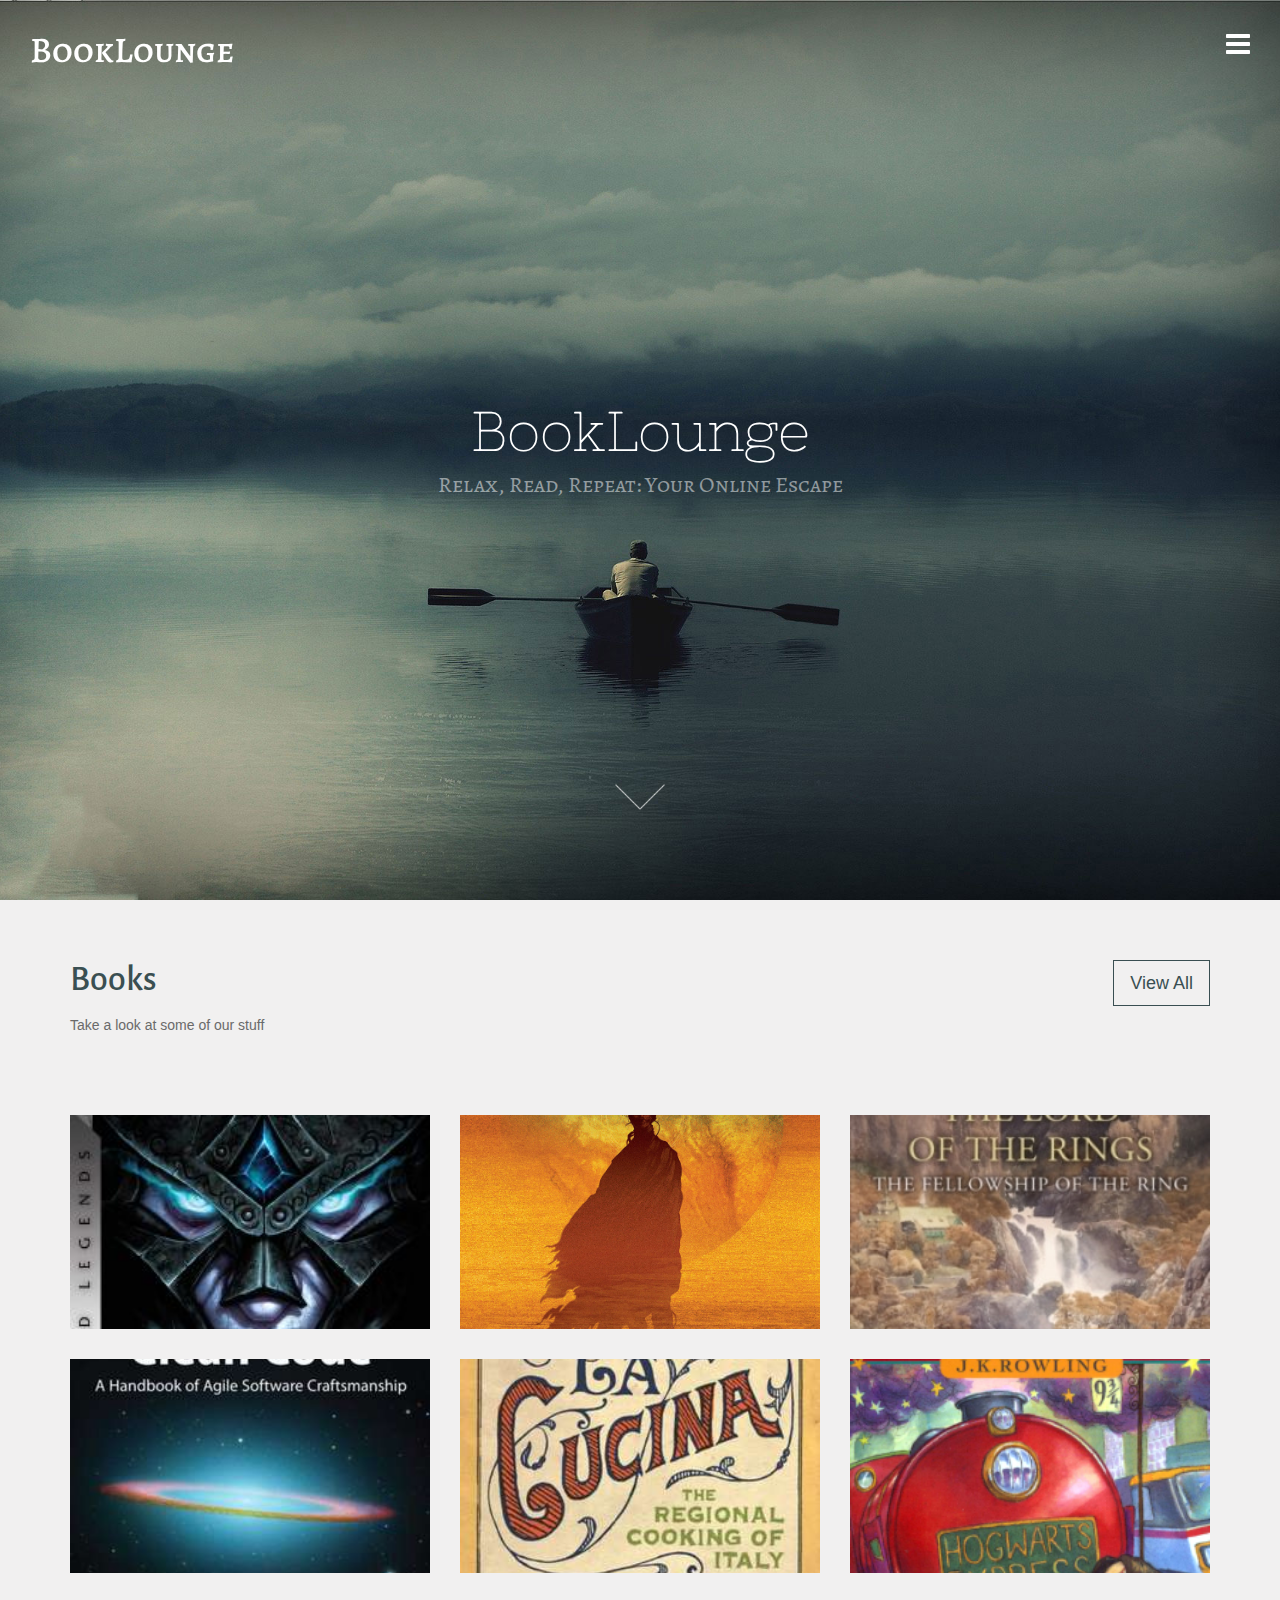
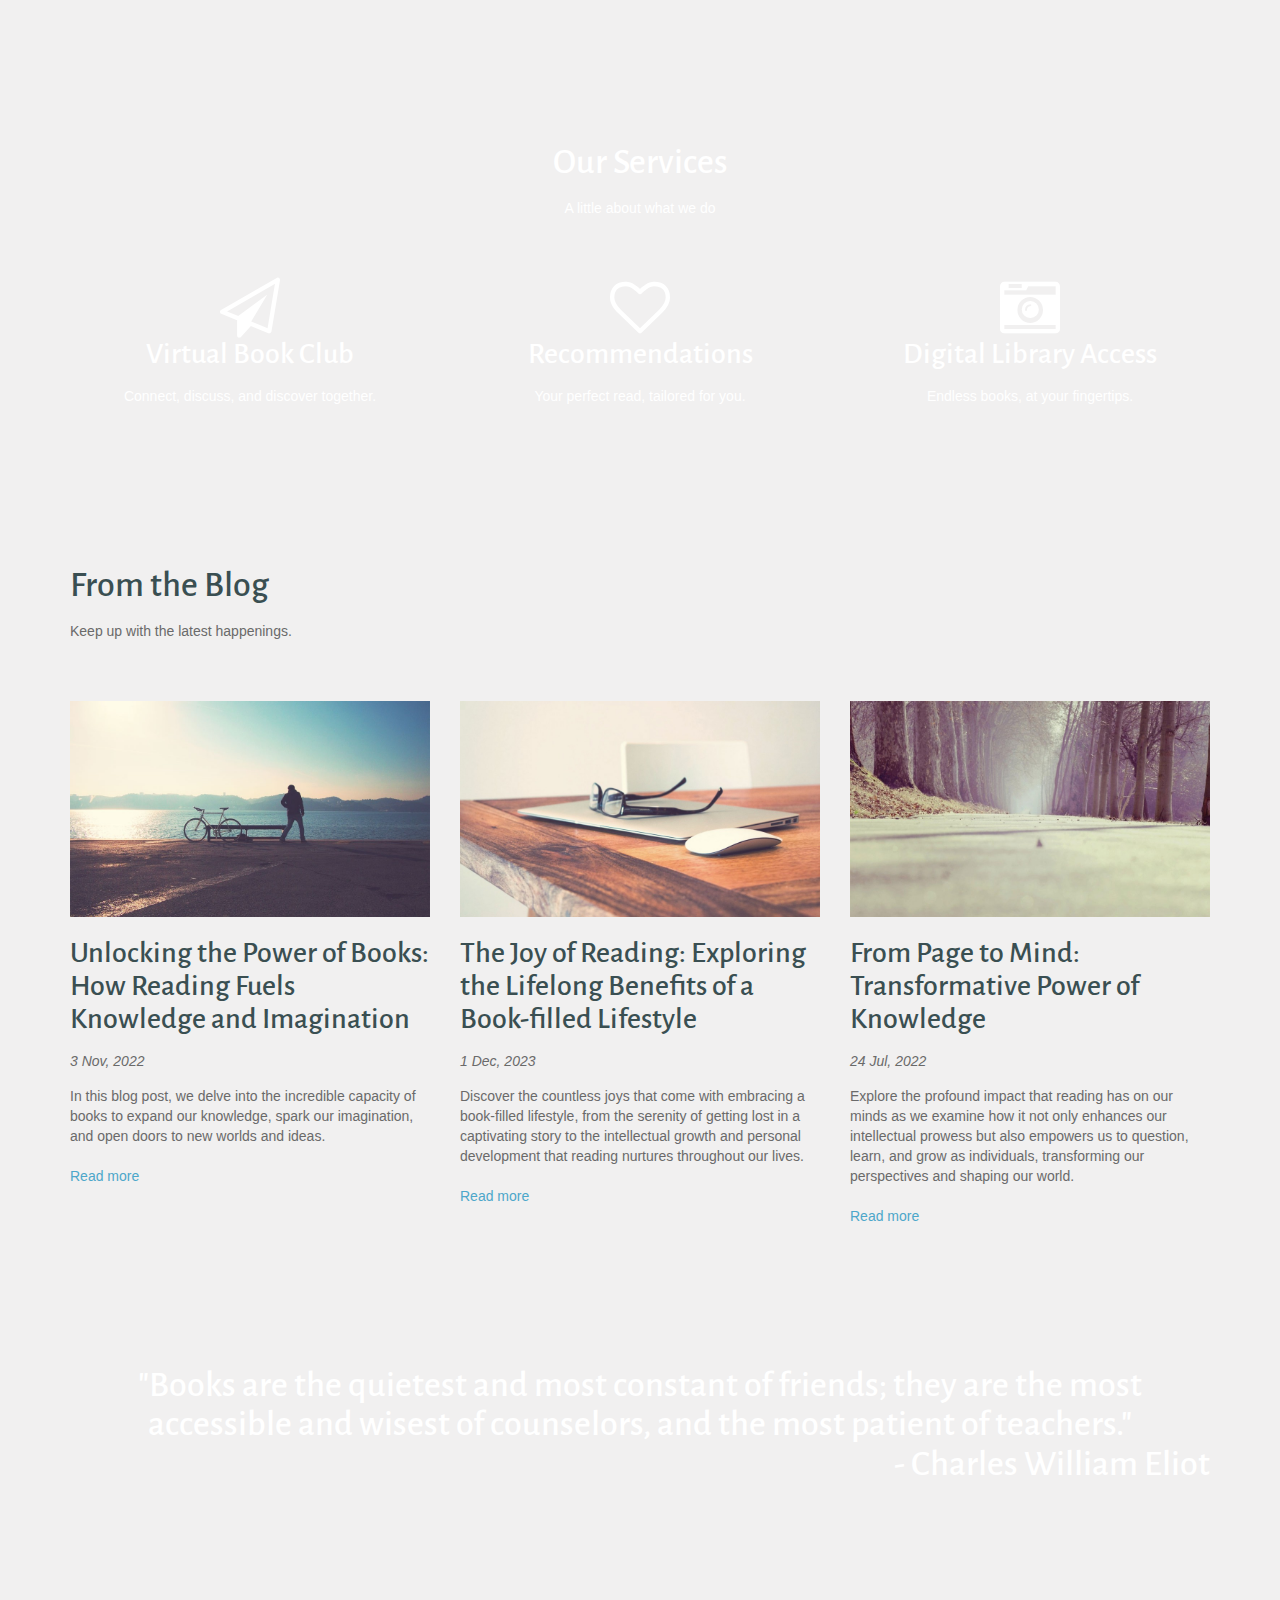
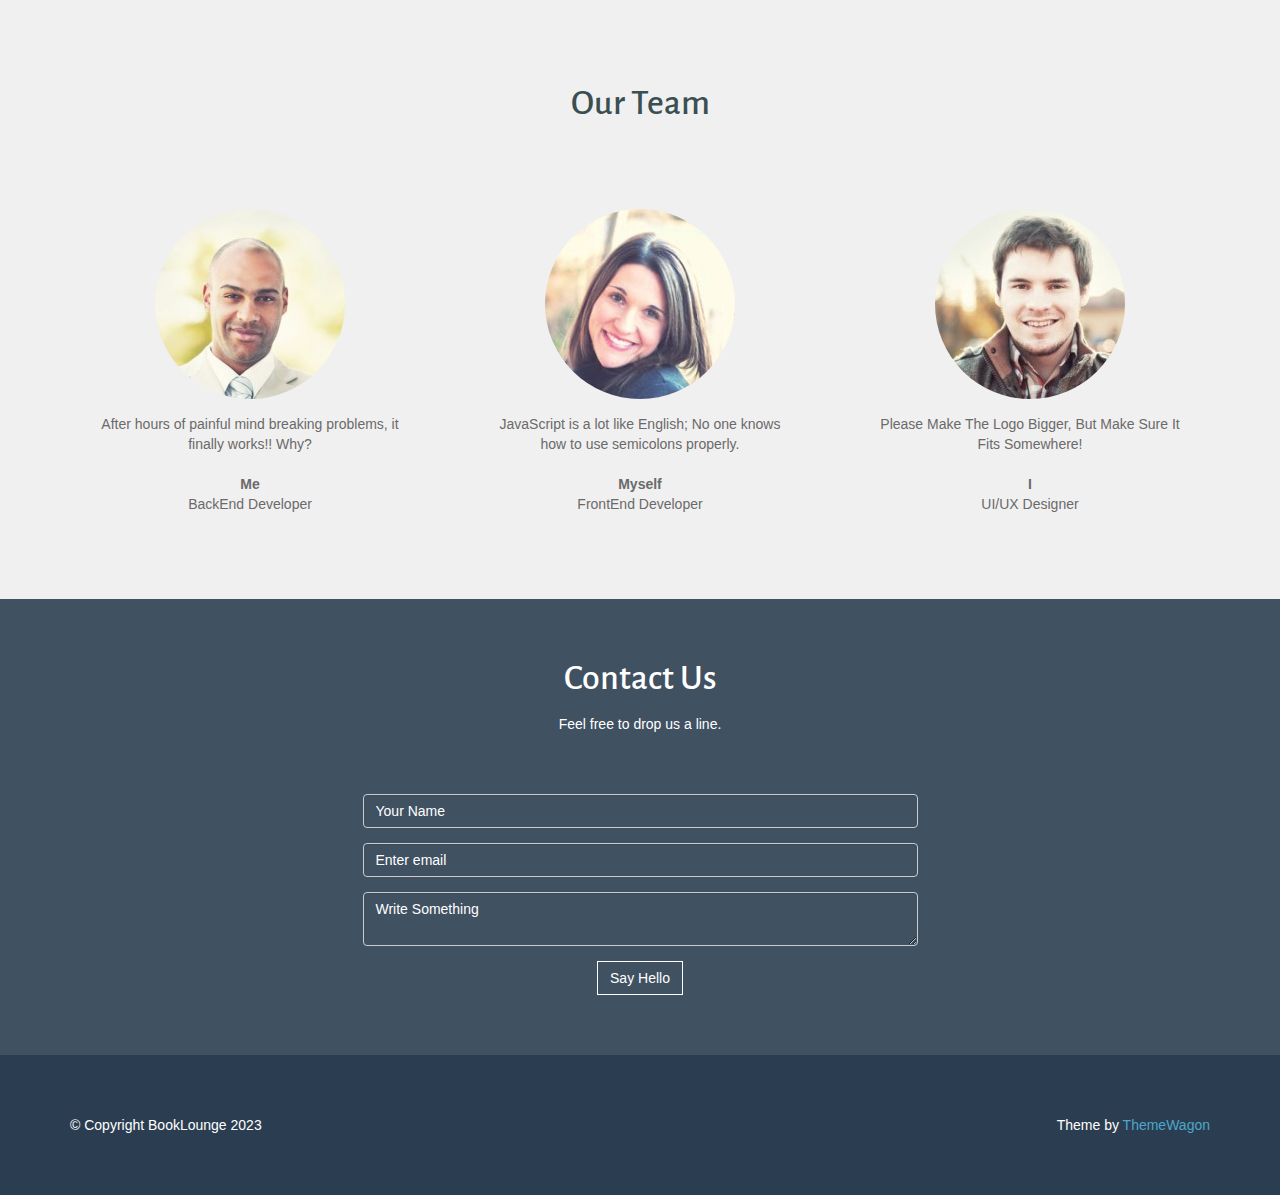
==== commit 15bc5010: "- more code" ====
--- a/src/main/resources/static/index.html
+++ b/src/main/resources/static/index.html
@@ -95,11 +95,11 @@
 
 			<div class="content-block" id="Books">
 				<div class="container">
-					<header class="block-heading cleafix">
-						<a href="#" class="btn btn-o btn-lg pull-right">View All</a>
-						<h1>Books</h1>
-						<p>Take a look at some of our stuff</p>
-					</header>
+                    <header class="block-heading clearfix">
+                        <a href="/library.html" class="btn btn-o btn-lg pull-right">View All</a>
+                        <h1>Books</h1>
+                        <p>Take a look at some of our stuff</p>
+                    </header>
 					<section class="block-body">
                         <div id="uploadBookPopup" class="popup">
                             <div class="popup-content">
